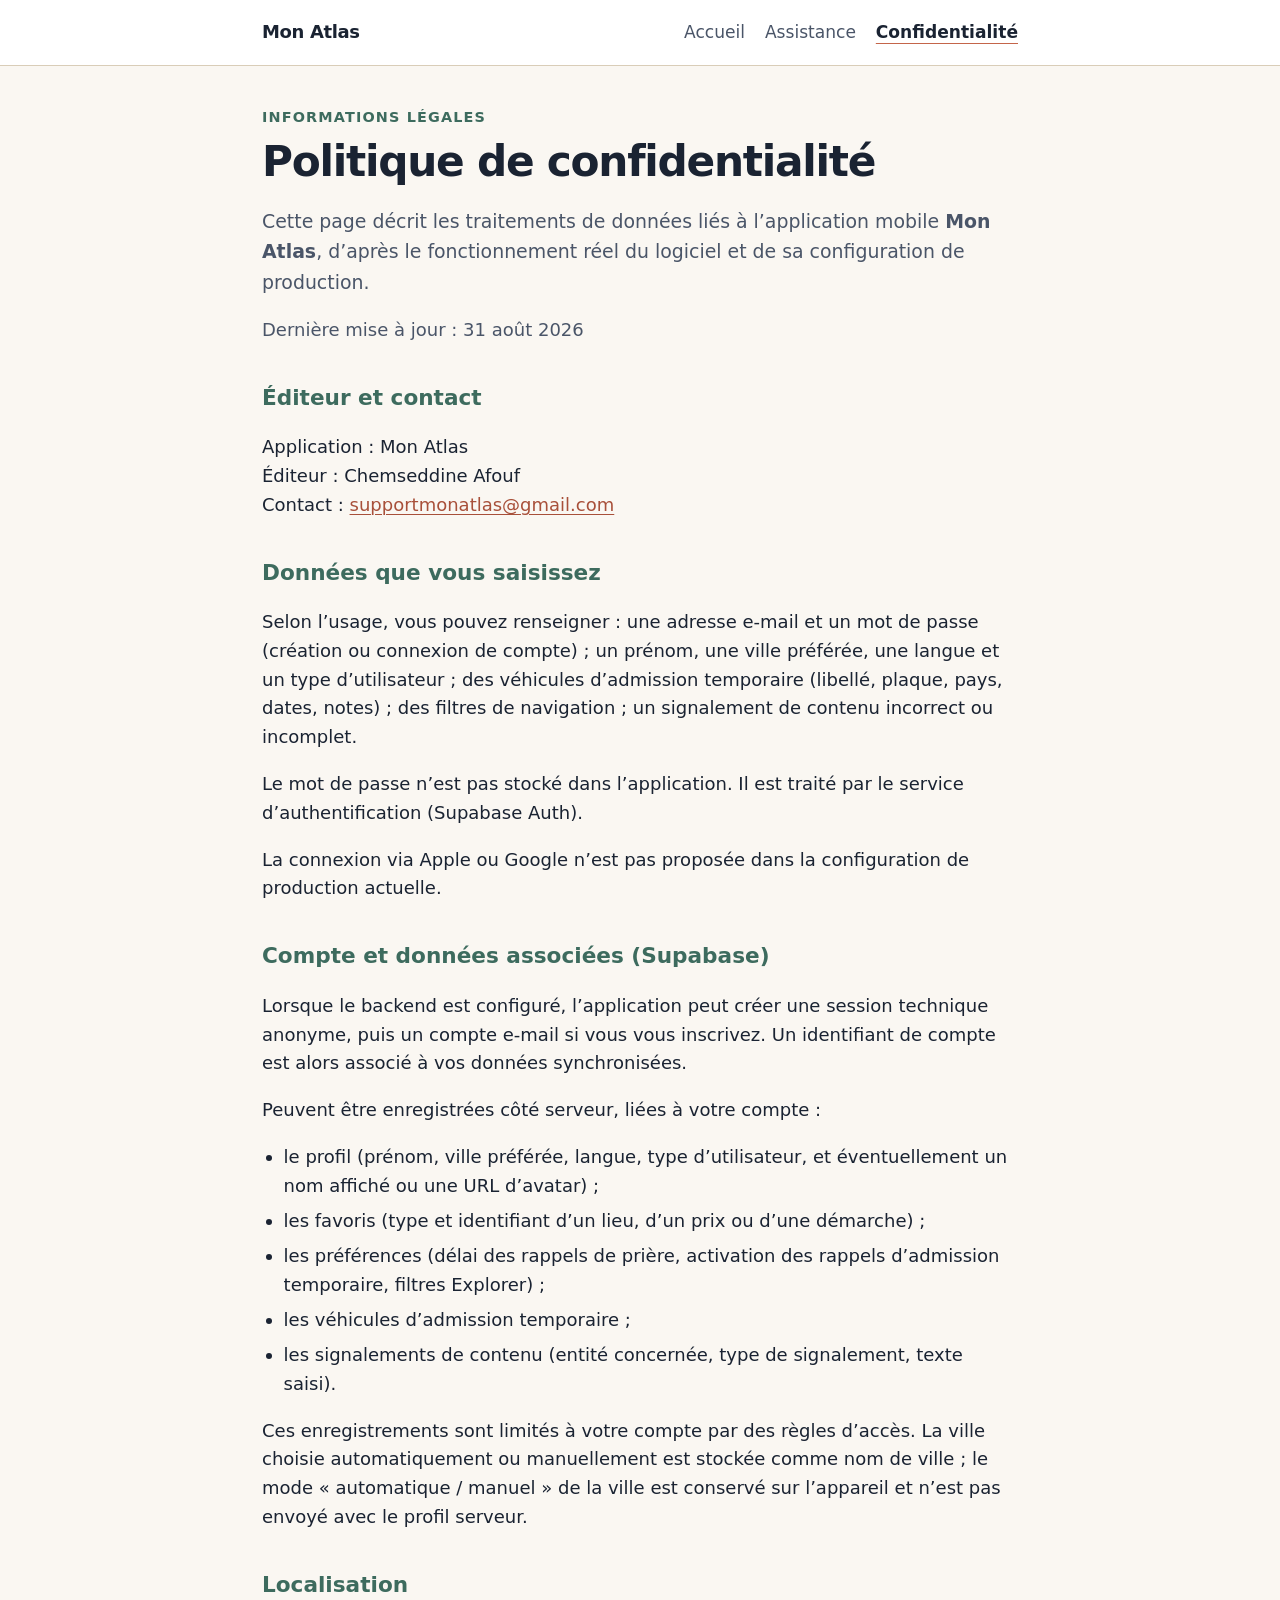
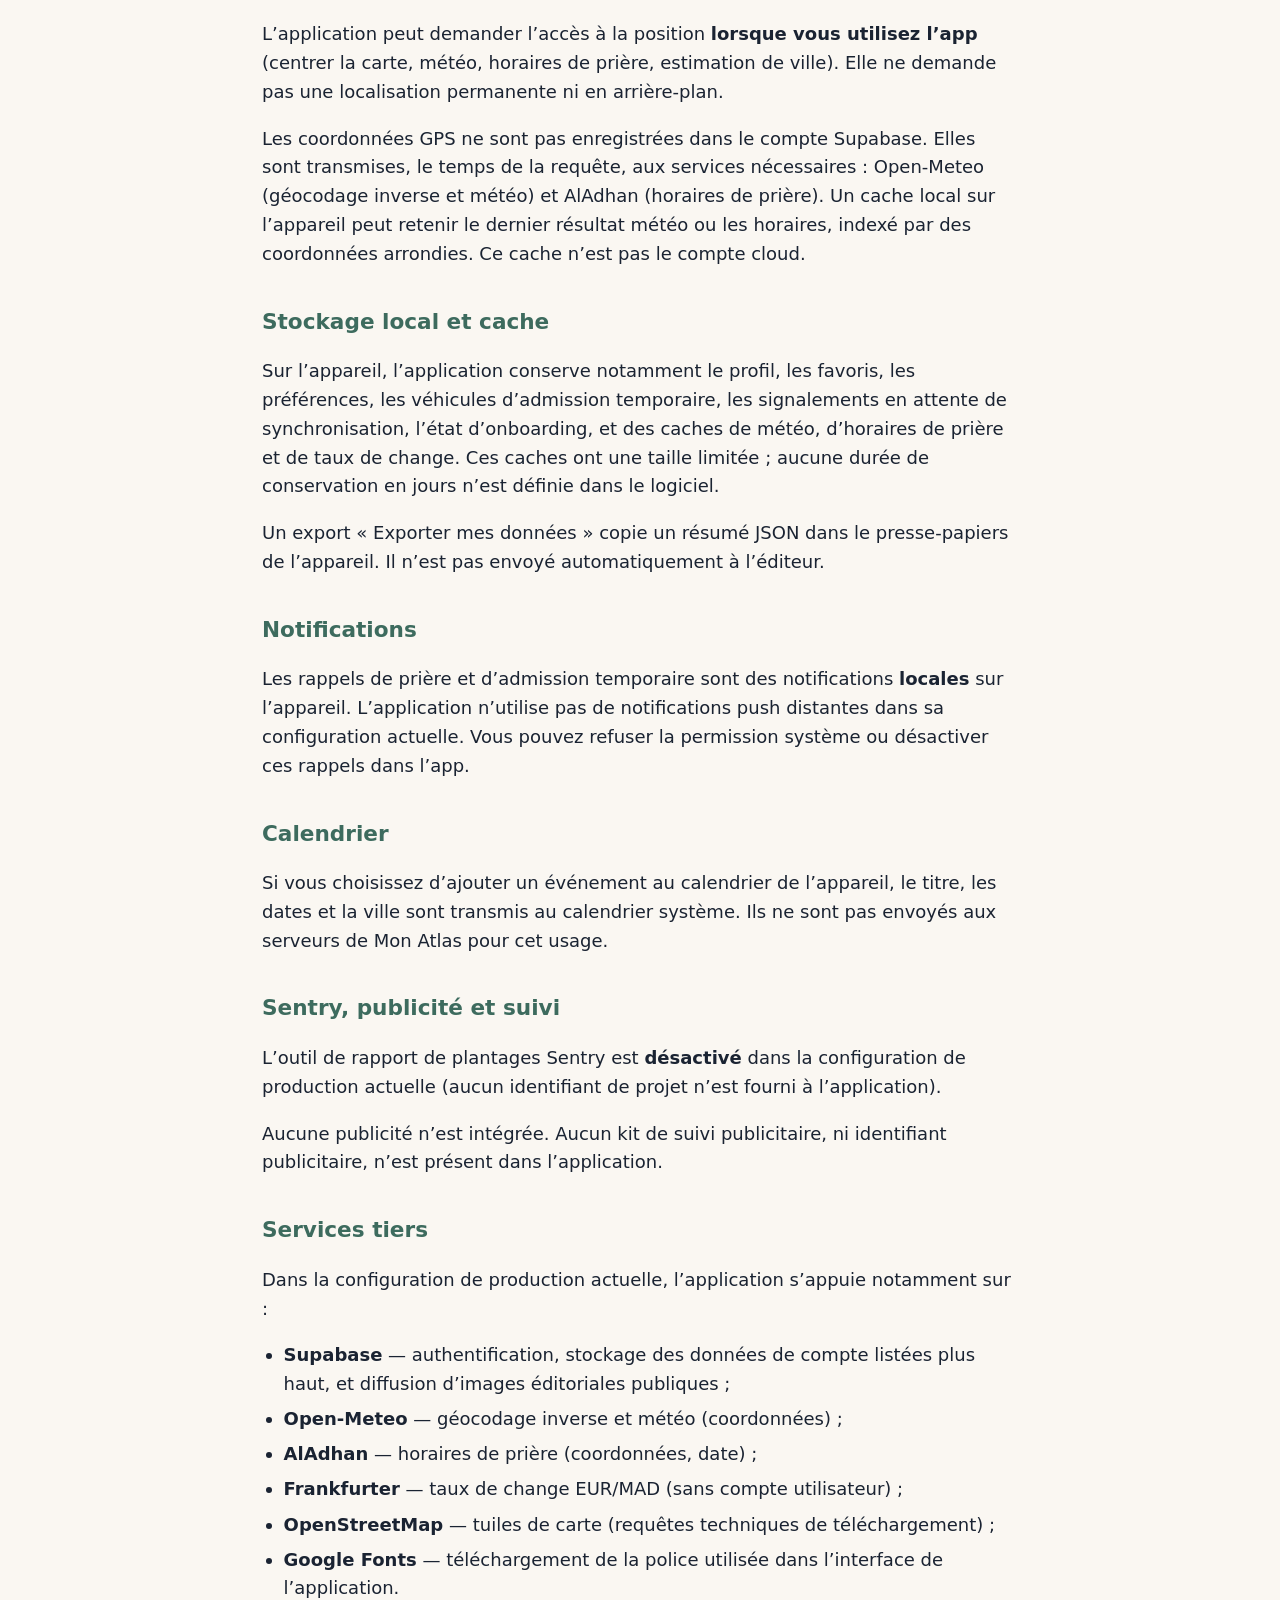
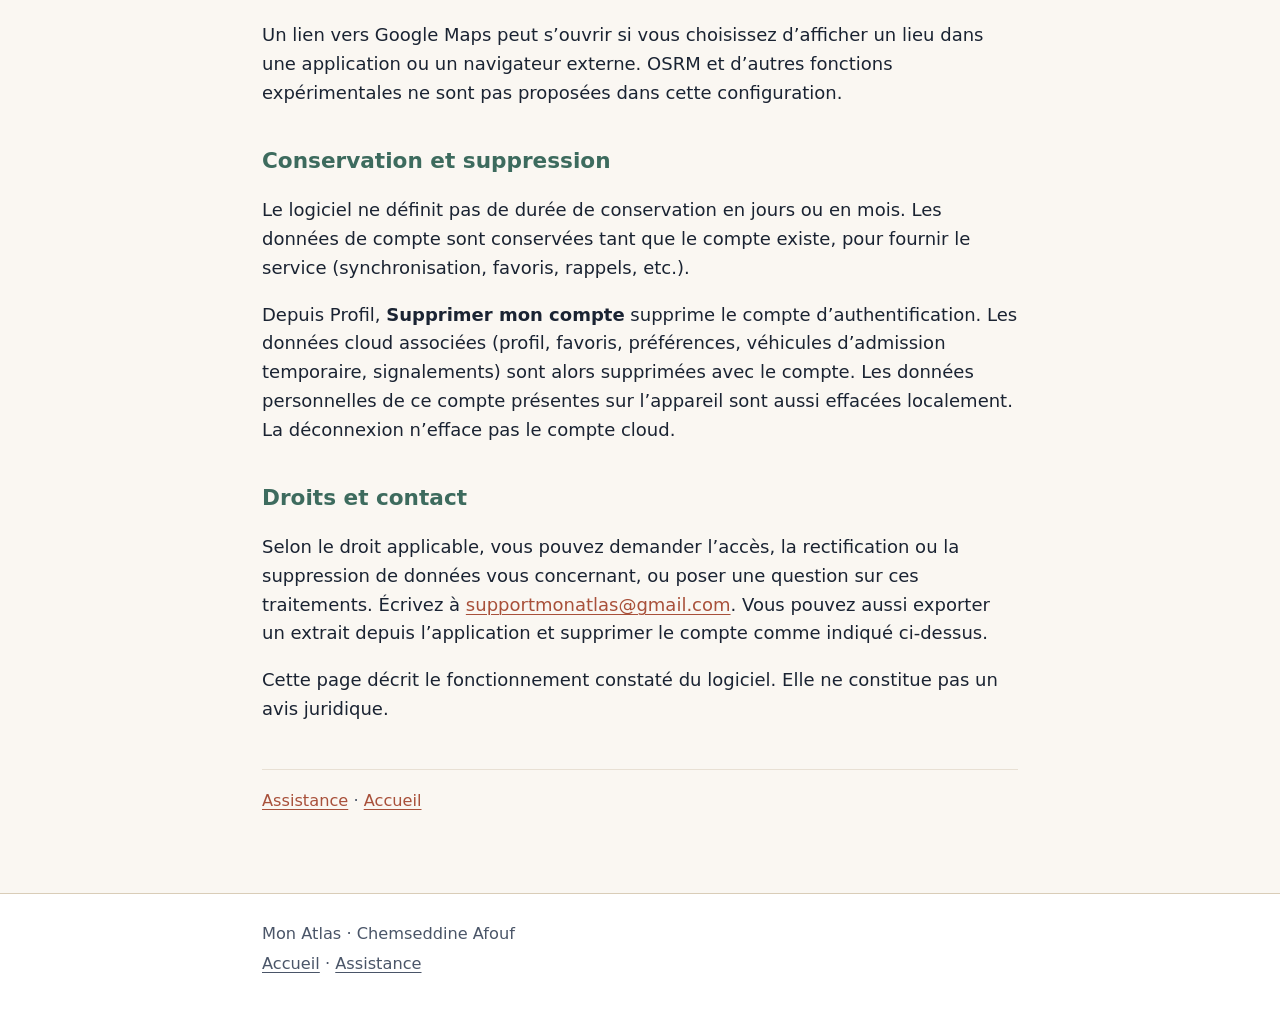
==== privacy/index.html @ 3ca0e006 "Publish Mon Atlas support and privacy pages Co-authored-by: Cursor <cursoragent@cursor.com>" ====
<!DOCTYPE html>
<html lang="fr">
  <head>
    <meta charset="utf-8" />
    <meta name="viewport" content="width=device-width, initial-scale=1" />
    <title>Politique de confidentialité — Mon Atlas</title>
    <meta
      name="description"
      content="Politique de confidentialité de l’application Mon Atlas."
    />
    <link rel="stylesheet" href="../assets/style.css" />
  </head>
  <body>
    <a class="skip-link" href="#contenu">Aller au contenu</a>
    <header class="site-header">
      <div class="site-header__inner">
        <a class="brand" href="../index.html">Mon Atlas</a>
        <nav class="nav" aria-label="Navigation principale">
          <a href="../index.html">Accueil</a>
          <a href="../support/index.html">Assistance</a>
          <a href="index.html" aria-current="page">Confidentialité</a>
        </nav>
      </div>
    </header>
    <main id="contenu">
      <div class="wrap">
        <p class="kicker">Informations légales</p>
        <h1>Politique de confidentialité</h1>
        <p class="lede">
          Cette page décrit les traitements de données liés à l’application
          mobile <strong>Mon Atlas</strong>, d’après le fonctionnement réel du
          logiciel et de sa configuration de production.
        </p>
        <p class="muted">Dernière mise à jour : 31 août 2026</p>

        <h2>Éditeur et contact</h2>
        <p>
          Application : Mon Atlas<br />
          Éditeur : Chemseddine Afouf<br />
          Contact :
          <a href="mailto:supportmonatlas@gmail.com"
            >supportmonatlas@gmail.com</a
          >
        </p>

        <h2>Données que vous saisissez</h2>
        <p>
          Selon l’usage, vous pouvez renseigner : une adresse e-mail et un mot
          de passe (création ou connexion de compte) ; un prénom, une ville
          préférée, une langue et un type d’utilisateur ; des véhicules
          d’admission temporaire (libellé, plaque, pays, dates, notes) ; des
          filtres de navigation ; un signalement de contenu incorrect ou
          incomplet.
        </p>
        <p>
          Le mot de passe n’est pas stocké dans l’application. Il est traité par
          le service d’authentification (Supabase Auth).
        </p>
        <p>
          La connexion via Apple ou Google n’est pas proposée dans la
          configuration de production actuelle.
        </p>

        <h2>Compte et données associées (Supabase)</h2>
        <p>
          Lorsque le backend est configuré, l’application peut créer une session
          technique anonyme, puis un compte e-mail si vous vous inscrivez. Un
          identifiant de compte est alors associé à vos données synchronisées.
        </p>
        <p>Peuvent être enregistrées côté serveur, liées à votre compte :</p>
        <ul>
          <li>
            le profil (prénom, ville préférée, langue, type d’utilisateur, et
            éventuellement un nom affiché ou une URL d’avatar) ;
          </li>
          <li>
            les favoris (type et identifiant d’un lieu, d’un prix ou d’une
            démarche) ;
          </li>
          <li>
            les préférences (délai des rappels de prière, activation des rappels
            d’admission temporaire, filtres Explorer) ;
          </li>
          <li>les véhicules d’admission temporaire ;</li>
          <li>
            les signalements de contenu (entité concernée, type de signalement,
            texte saisi).
          </li>
        </ul>
        <p>
          Ces enregistrements sont limités à votre compte par des règles
          d’accès. La ville choisie automatiquement ou manuellement est
          stockée comme nom de ville ; le mode « automatique / manuel » de la
          ville est conservé sur l’appareil et n’est pas envoyé avec le profil
          serveur.
        </p>

        <h2>Localisation</h2>
        <p>
          L’application peut demander l’accès à la position
          <strong>lorsque vous utilisez l’app</strong> (centrer la carte,
          météo, horaires de prière, estimation de ville). Elle ne demande pas
          une localisation permanente ni en arrière-plan.
        </p>
        <p>
          Les coordonnées GPS ne sont pas enregistrées dans le compte Supabase.
          Elles sont transmises, le temps de la requête, aux services nécessaires
          : Open-Meteo (géocodage inverse et météo) et AlAdhan (horaires de
          prière). Un cache local sur l’appareil peut retenir le dernier résultat
          météo ou les horaires, indexé par des coordonnées arrondies. Ce cache
          n’est pas le compte cloud.
        </p>

        <h2>Stockage local et cache</h2>
        <p>
          Sur l’appareil, l’application conserve notamment le profil, les
          favoris, les préférences, les véhicules d’admission temporaire, les
          signalements en attente de synchronisation, l’état d’onboarding, et
          des caches de météo, d’horaires de prière et de taux de change. Ces
          caches ont une taille limitée ; aucune durée de conservation en jours
          n’est définie dans le logiciel.
        </p>
        <p>
          Un export « Exporter mes données » copie un résumé JSON dans le
          presse-papiers de l’appareil. Il n’est pas envoyé automatiquement à
          l’éditeur.
        </p>

        <h2>Notifications</h2>
        <p>
          Les rappels de prière et d’admission temporaire sont des notifications
          <strong>locales</strong> sur l’appareil. L’application n’utilise pas
          de notifications push distantes dans sa configuration actuelle. Vous
          pouvez refuser la permission système ou désactiver ces rappels dans
          l’app.
        </p>

        <h2>Calendrier</h2>
        <p>
          Si vous choisissez d’ajouter un événement au calendrier de
          l’appareil, le titre, les dates et la ville sont transmis au
          calendrier système. Ils ne sont pas envoyés aux serveurs de Mon Atlas
          pour cet usage.
        </p>

        <h2>Sentry, publicité et suivi</h2>
        <p>
          L’outil de rapport de plantages Sentry est
          <strong>désactivé</strong> dans la configuration de production
          actuelle (aucun identifiant de projet n’est fourni à l’application).
        </p>
        <p>
          Aucune publicité n’est intégrée. Aucun kit de suivi publicitaire, ni
          identifiant publicitaire, n’est présent dans l’application.
        </p>

        <h2>Services tiers</h2>
        <p>Dans la configuration de production actuelle, l’application s’appuie notamment sur :</p>
        <ul>
          <li>
            <strong>Supabase</strong> — authentification, stockage des données
            de compte listées plus haut, et diffusion d’images éditoriales
            publiques ;
          </li>
          <li>
            <strong>Open-Meteo</strong> — géocodage inverse et météo (coordonnées) ;
          </li>
          <li><strong>AlAdhan</strong> — horaires de prière (coordonnées, date) ;</li>
          <li>
            <strong>Frankfurter</strong> — taux de change EUR/MAD (sans compte
            utilisateur) ;
          </li>
          <li>
            <strong>OpenStreetMap</strong> — tuiles de carte (requêtes techniques
            de téléchargement) ;
          </li>
          <li>
            <strong>Google Fonts</strong> — téléchargement de la police utilisée
            dans l’interface de l’application.
          </li>
        </ul>
        <p>
          Un lien vers Google Maps peut s’ouvrir si vous choisissez d’afficher
          un lieu dans une application ou un navigateur externe. OSRM et d’autres
          fonctions expérimentales ne sont pas proposées dans cette
          configuration.
        </p>

        <h2>Conservation et suppression</h2>
        <p>
          Le logiciel ne définit pas de durée de conservation en jours ou en
          mois. Les données de compte sont conservées tant que le compte existe,
          pour fournir le service (synchronisation, favoris, rappels, etc.).
        </p>
        <p>
          Depuis Profil, <strong>Supprimer mon compte</strong> supprime le
          compte d’authentification. Les données cloud associées (profil,
          favoris, préférences, véhicules d’admission temporaire, signalements)
          sont alors supprimées avec le compte. Les données personnelles de ce
          compte présentes sur l’appareil sont aussi effacées localement. La
          déconnexion n’efface pas le compte cloud.
        </p>

        <h2>Droits et contact</h2>
        <p>
          Selon le droit applicable, vous pouvez demander l’accès, la
          rectification ou la suppression de données vous concernant, ou poser
          une question sur ces traitements. Écrivez à
          <a href="mailto:supportmonatlas@gmail.com"
            >supportmonatlas@gmail.com</a
          >.
          Vous pouvez aussi exporter un extrait depuis l’application et
          supprimer le compte comme indiqué ci-dessus.
        </p>
        <p>
          Cette page décrit le fonctionnement constaté du logiciel. Elle ne
          constitue pas un avis juridique.
        </p>

        <p class="meta">
          <a href="../support/index.html">Assistance</a>
          ·
          <a href="../index.html">Accueil</a>
        </p>
      </div>
    </main>
    <footer class="site-footer">
      <div class="site-footer__inner">
        <p>Mon Atlas · Chemseddine Afouf</p>
        <p>
          <a href="../index.html">Accueil</a>
          ·
          <a href="../support/index.html">Assistance</a>
        </p>
      </div>
    </footer>
  </body>
</html>
---- assets/style.css ----
/* Mon Atlas — pages publiques. Aucune ressource distante. */
:root {
  --cream: #faf7f2;
  --surface: #ffffff;
  --ink: #1a2332;
  --ink-muted: #4a5568;
  --sand: #d9cdb8;
  --sand-muted: #e8e0d4;
  --terracotta: #c4654a;
  --terracotta-deep: #a8503a;
  --green: #3d6b5e;
  --green-muted: #e8f0ed;
  --focus: #1a2332;
  --radius: 12px;
  --max: 42rem;
}

*,
*::before,
*::after {
  box-sizing: border-box;
}

html {
  font-size: 112.5%;
  -webkit-text-size-adjust: 100%;
}

body {
  margin: 0;
  min-height: 100vh;
  font-family: ui-sans-serif, system-ui, -apple-system, "Segoe UI", sans-serif;
  line-height: 1.6;
  color: var(--ink);
  background: var(--cream);
}

a {
  color: var(--terracotta-deep);
  text-decoration-thickness: 1px;
  text-underline-offset: 0.18em;
}

a:hover {
  color: var(--terracotta);
}

a:focus-visible,
.button:focus-visible {
  outline: 3px solid var(--focus);
  outline-offset: 3px;
}

.skip-link {
  position: absolute;
  left: 0.75rem;
  top: -3rem;
  z-index: 10;
  padding: 0.4rem 0.75rem;
  background: var(--ink);
  color: var(--cream);
  text-decoration: none;
  border-radius: 6px;
}

.skip-link:focus {
  top: 0.75rem;
}

.site-header {
  border-bottom: 1px solid var(--sand);
  background: var(--surface);
}

.site-header__inner,
.site-footer__inner,
.wrap {
  width: min(var(--max), calc(100% - 2rem));
  margin-inline: auto;
}

.site-header__inner {
  display: flex;
  flex-wrap: wrap;
  align-items: center;
  justify-content: space-between;
  gap: 0.75rem 1.5rem;
  padding: 1rem 0;
}

.brand {
  font-weight: 700;
  letter-spacing: -0.02em;
  color: var(--ink);
  text-decoration: none;
}

.brand:hover {
  color: var(--green);
}

.nav {
  display: flex;
  flex-wrap: wrap;
  gap: 0.35rem 1.1rem;
}

.nav a {
  color: var(--ink-muted);
  text-decoration: none;
  font-size: 0.95rem;
}

.nav a:hover,
.nav a[aria-current="page"] {
  color: var(--ink);
}

.nav a[aria-current="page"] {
  font-weight: 600;
  text-decoration: underline;
  text-decoration-color: var(--terracotta);
  text-underline-offset: 0.28em;
}

main {
  padding: 2.25rem 0 3.5rem;
}

.hero {
  margin-bottom: 2rem;
}

.kicker {
  margin: 0 0 0.4rem;
  font-size: 0.8rem;
  font-weight: 600;
  letter-spacing: 0.08em;
  text-transform: uppercase;
  color: var(--green);
}

h1 {
  margin: 0 0 0.75rem;
  font-size: clamp(1.75rem, 4vw, 2.35rem);
  line-height: 1.2;
  letter-spacing: -0.03em;
}

h2 {
  margin: 2rem 0 0.6rem;
  font-size: 1.2rem;
  color: var(--green);
}

h3 {
  margin: 1.4rem 0 0.4rem;
  font-size: 1.05rem;
}

p,
li {
  color: var(--ink);
}

.lede,
.muted {
  color: var(--ink-muted);
}

.lede {
  font-size: 1.05rem;
}

ul {
  padding-left: 1.2rem;
}

li + li {
  margin-top: 0.35rem;
}

.card {
  background: var(--surface);
  border: 1px solid var(--sand);
  border-radius: var(--radius);
  padding: 1.15rem 1.25rem;
}

.card + .card {
  margin-top: 1rem;
}

.actions {
  display: flex;
  flex-wrap: wrap;
  gap: 0.75rem;
  margin: 1.5rem 0 0;
}

.button {
  display: inline-block;
  padding: 0.7rem 1.15rem;
  border-radius: 999px;
  background: var(--terracotta);
  color: var(--cream);
  font-weight: 600;
  text-decoration: none;
}

.button:hover {
  background: var(--terracotta-deep);
  color: var(--cream);
}

.button--ghost {
  background: transparent;
  color: var(--ink);
  border: 1px solid var(--sand);
}

.button--ghost:hover {
  background: var(--sand-muted);
  color: var(--ink);
}

.meta {
  margin-top: 2.5rem;
  padding-top: 1rem;
  border-top: 1px solid var(--sand-muted);
  font-size: 0.9rem;
  color: var(--ink-muted);
}

.site-footer {
  border-top: 1px solid var(--sand);
  padding: 1.25rem 0 2rem;
  background: var(--surface);
  font-size: 0.9rem;
}

.site-footer p {
  margin: 0.25rem 0;
  color: var(--ink-muted);
}

.site-footer a {
  color: var(--ink-muted);
}
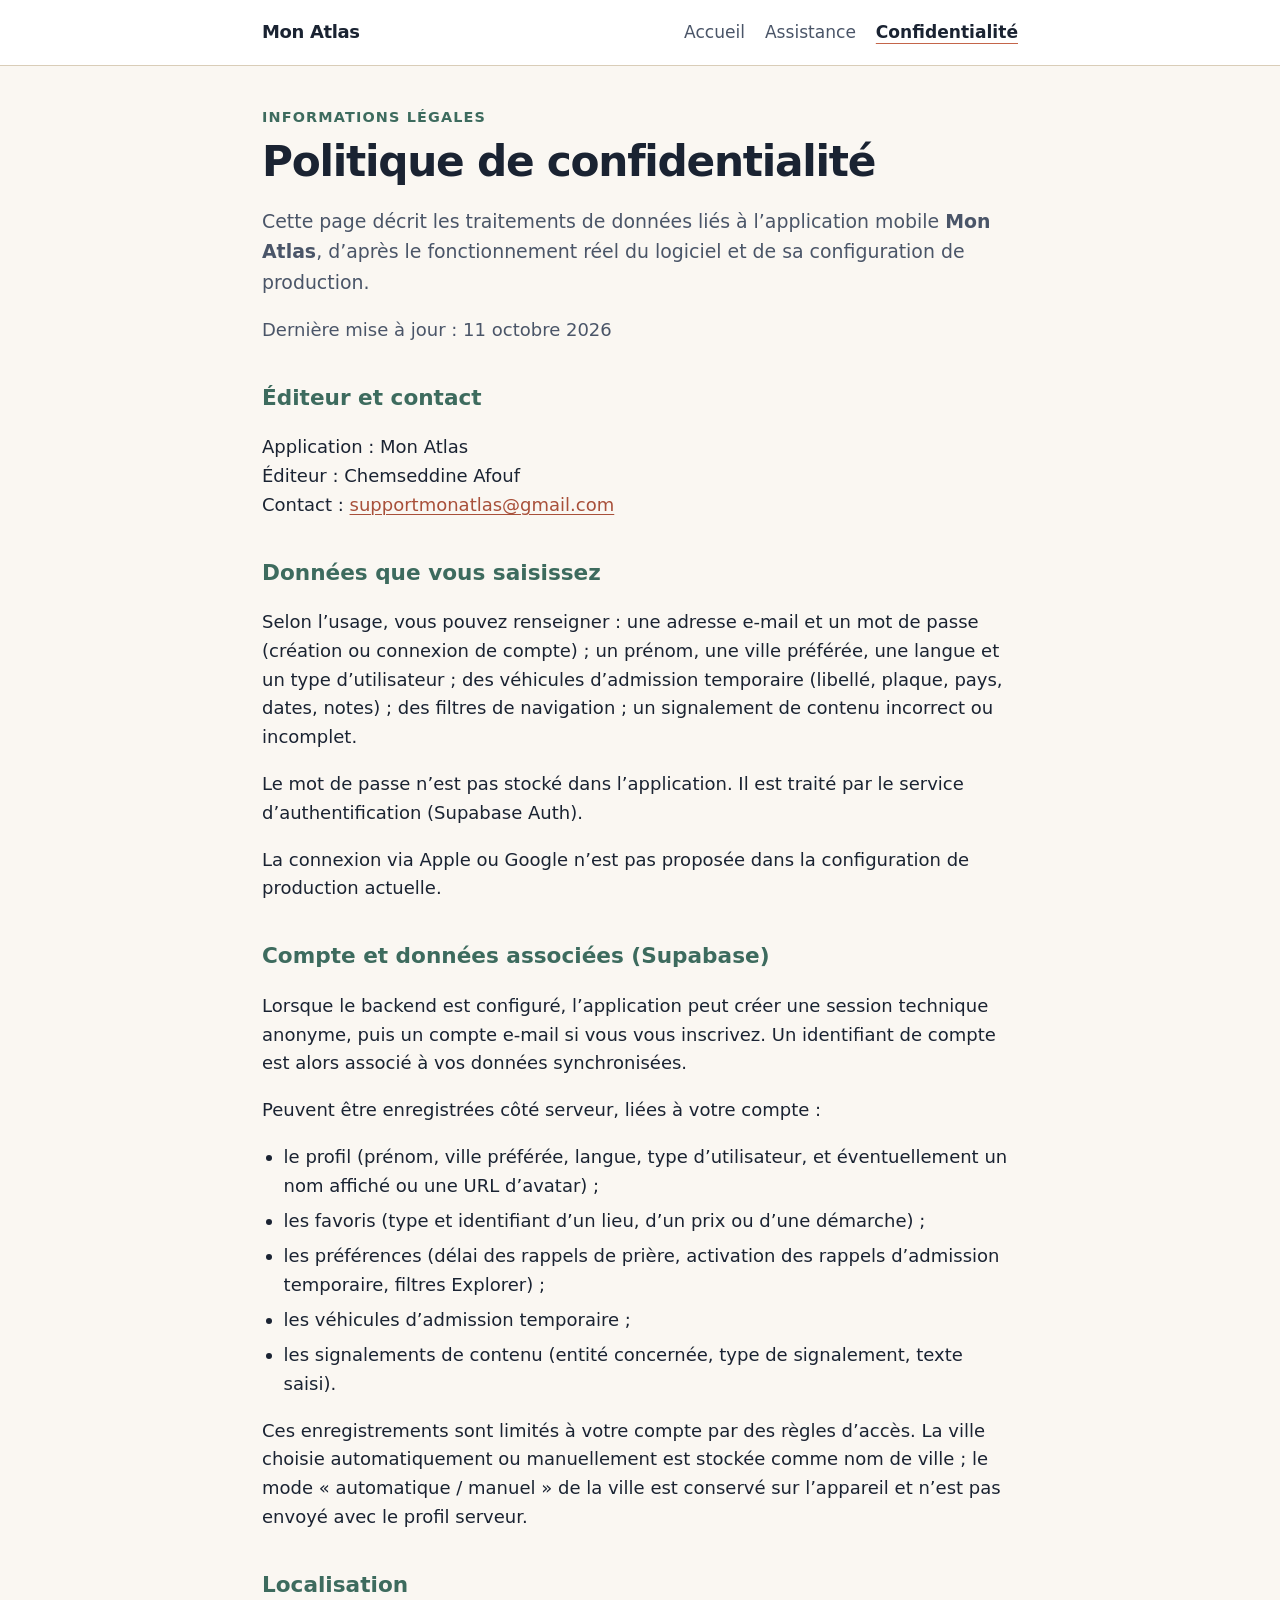
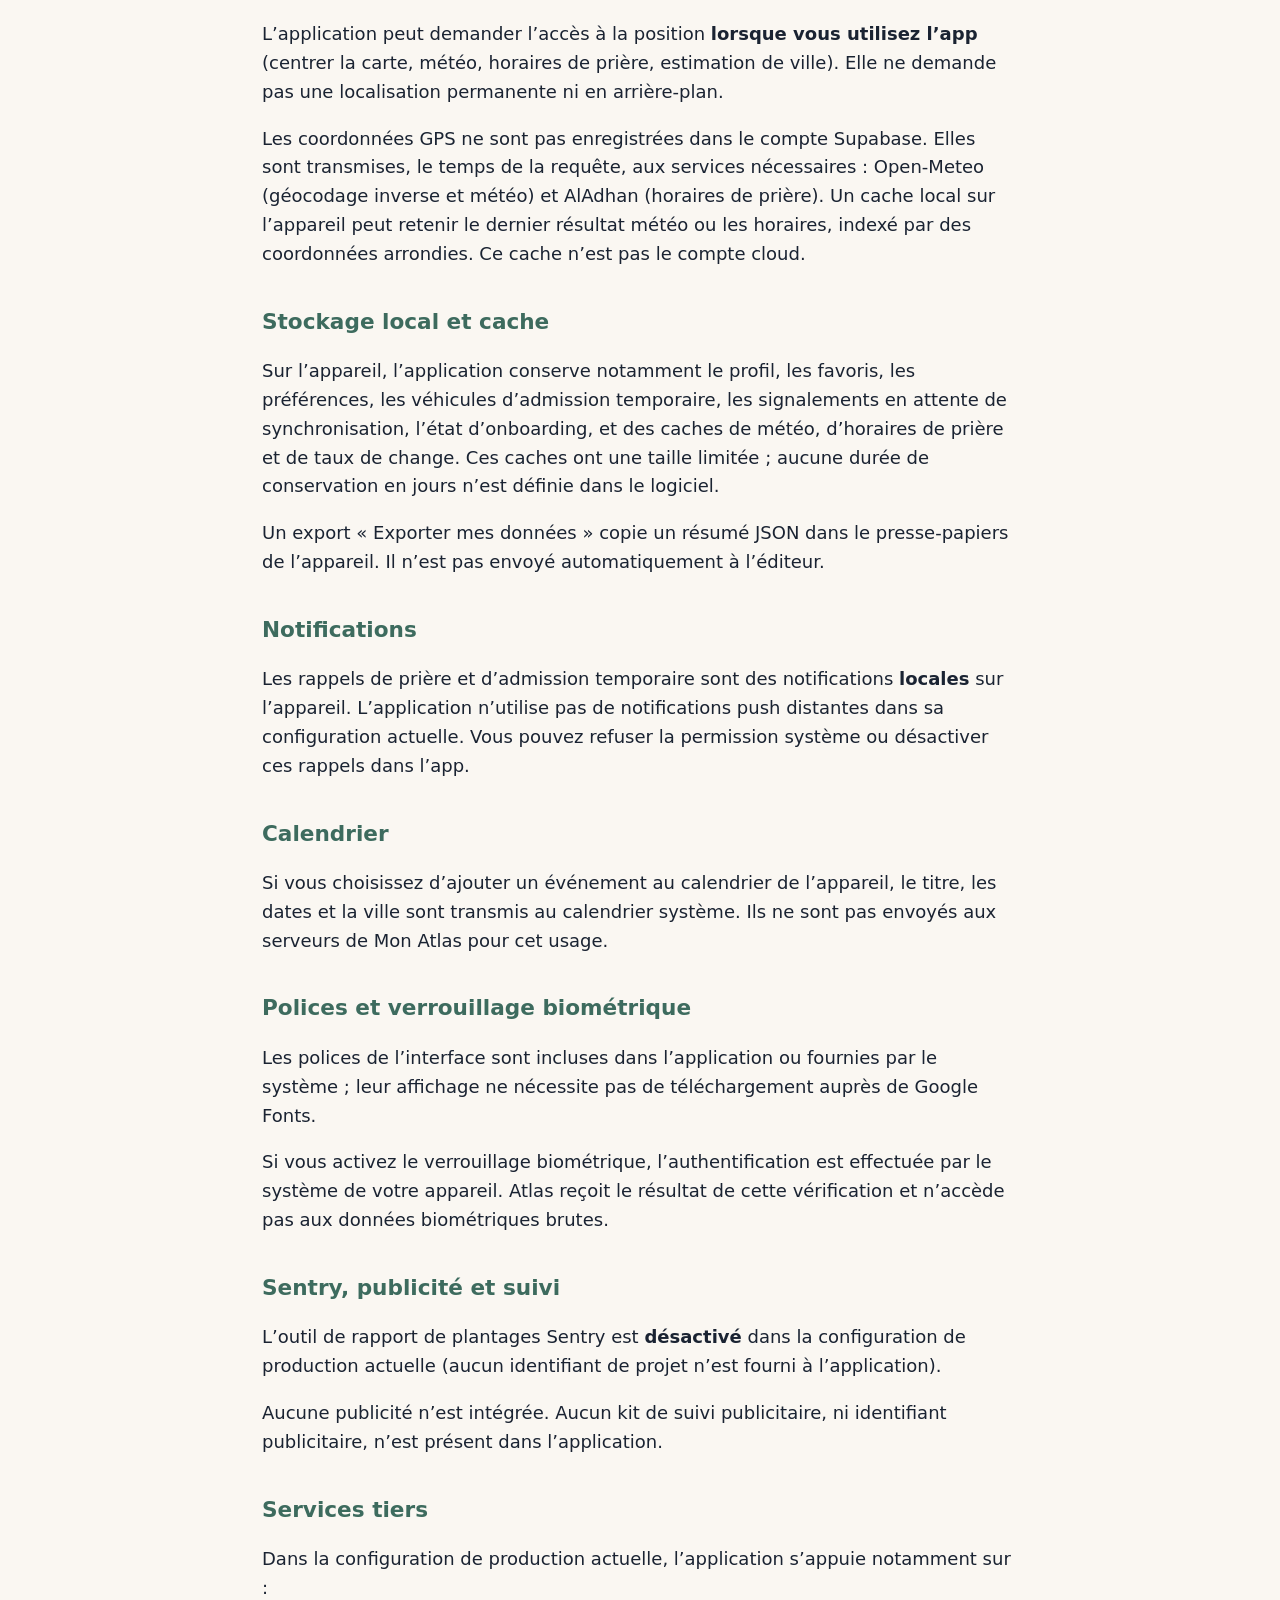
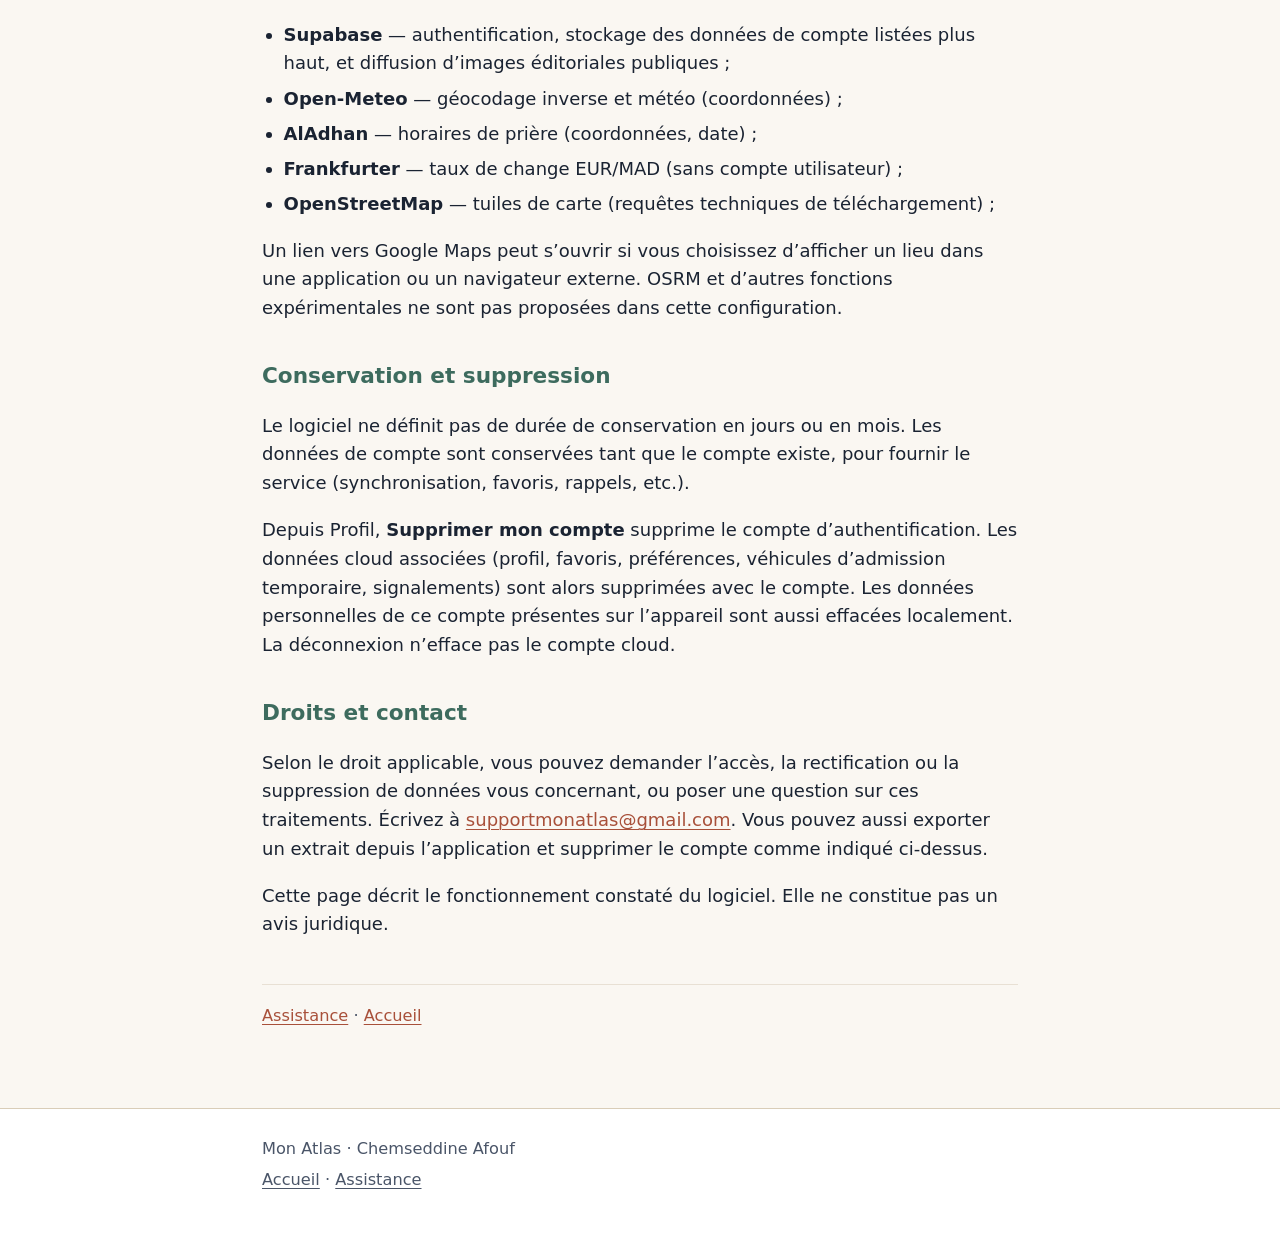
==== commit 1e562b2c: "Update privacy policy for bundled fonts and biometric access" ====
--- a/privacy/index.html
+++ b/privacy/index.html
@@ -31,7 +31,7 @@
           mobile <strong>Mon Atlas</strong>, d’après le fonctionnement réel du
           logiciel et de sa configuration de production.
         </p>
-        <p class="muted">Dernière mise à jour : 31 août 2026</p>
+        <p class="muted">Dernière mise à jour : 11 octobre 2026</p>
 
         <h2>Éditeur et contact</h2>
         <p>
@@ -143,6 +143,18 @@
           pour cet usage.
         </p>
 
+        <h2>Polices et verrouillage biométrique</h2>
+        <p>
+          Les polices de l’interface sont incluses dans l’application ou fournies
+          par le système ; leur affichage ne nécessite pas de téléchargement
+          auprès de Google Fonts.
+        </p>
+        <p>
+          Si vous activez le verrouillage biométrique, l’authentification est
+          effectuée par le système de votre appareil. Atlas reçoit le résultat
+          de cette vérification et n’accède pas aux données biométriques brutes.
+        </p>
+
         <h2>Sentry, publicité et suivi</h2>
         <p>
           L’outil de rapport de plantages Sentry est
@@ -174,10 +186,7 @@
             <strong>OpenStreetMap</strong> — tuiles de carte (requêtes techniques
             de téléchargement) ;
           </li>
-          <li>
-            <strong>Google Fonts</strong> — téléchargement de la police utilisée
-            dans l’interface de l’application.
-          </li>
+
         </ul>
         <p>
           Un lien vers Google Maps peut s’ouvrir si vous choisissez d’afficher
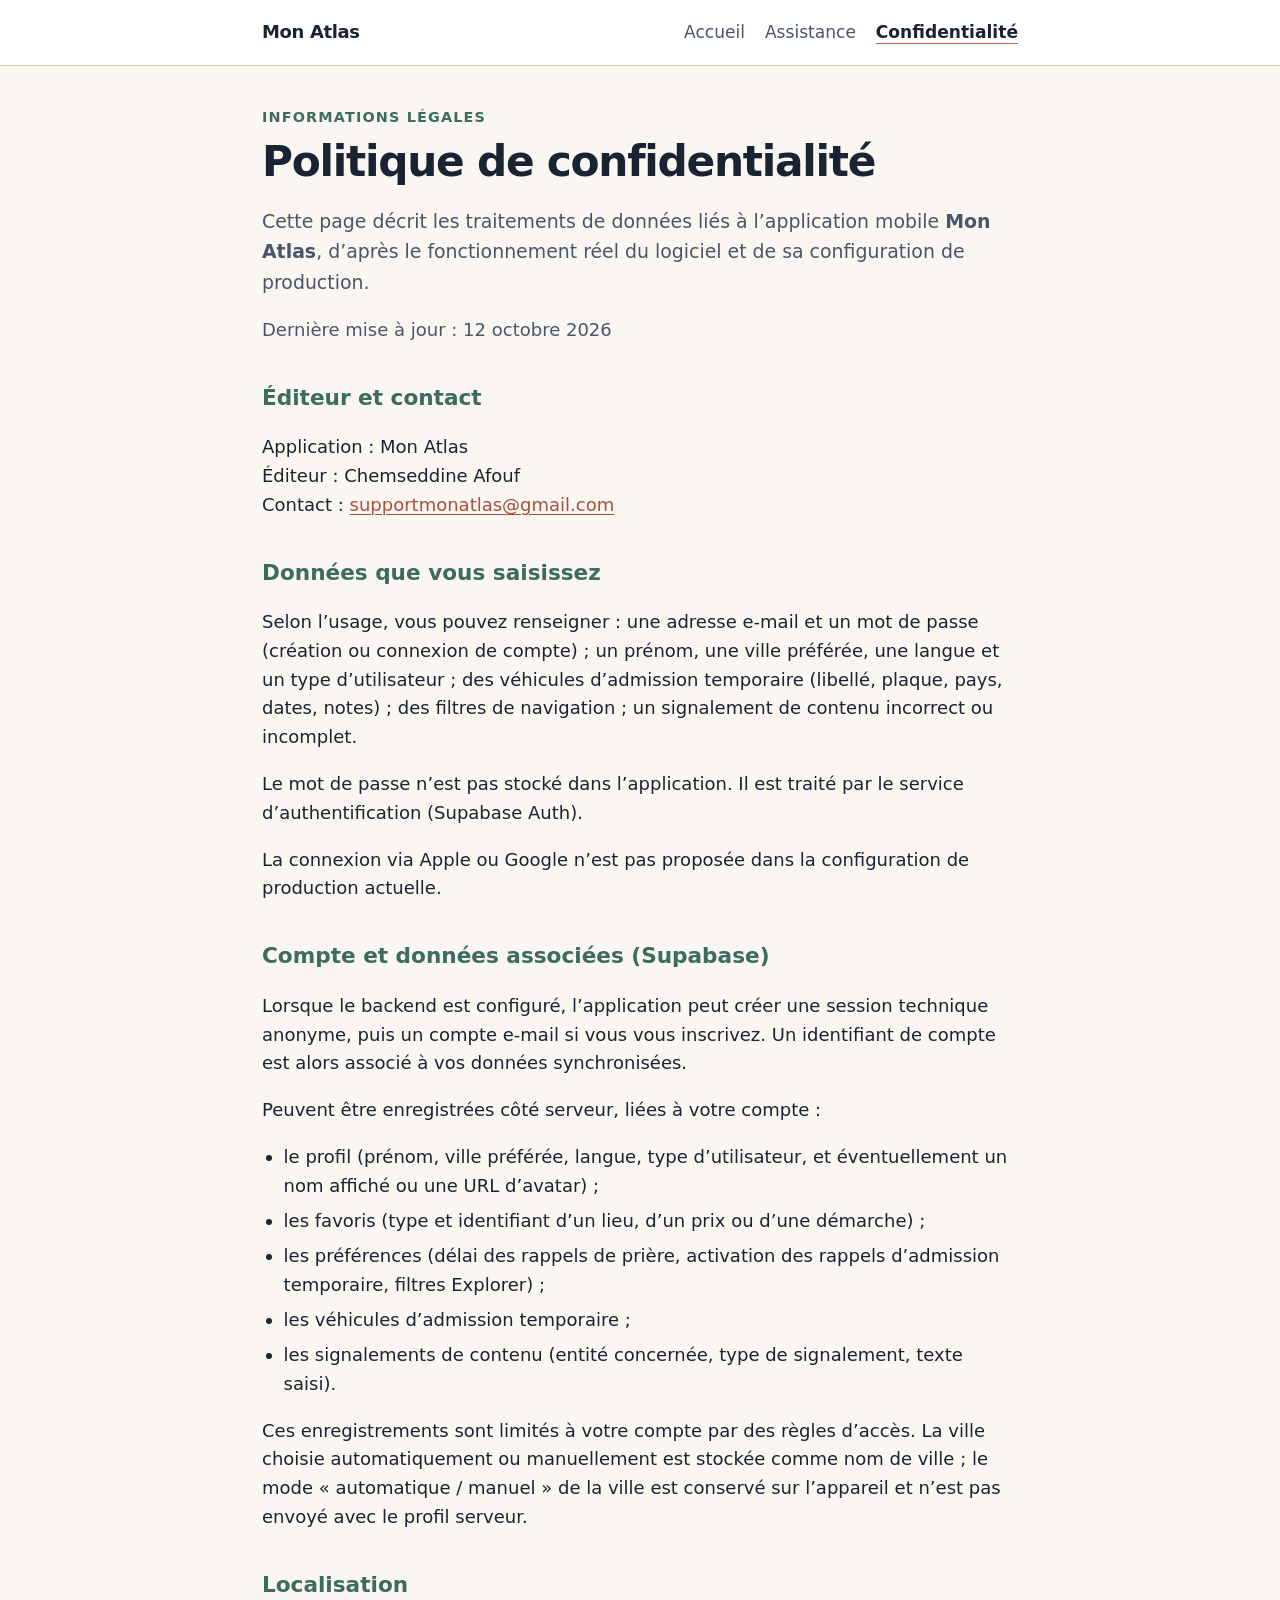
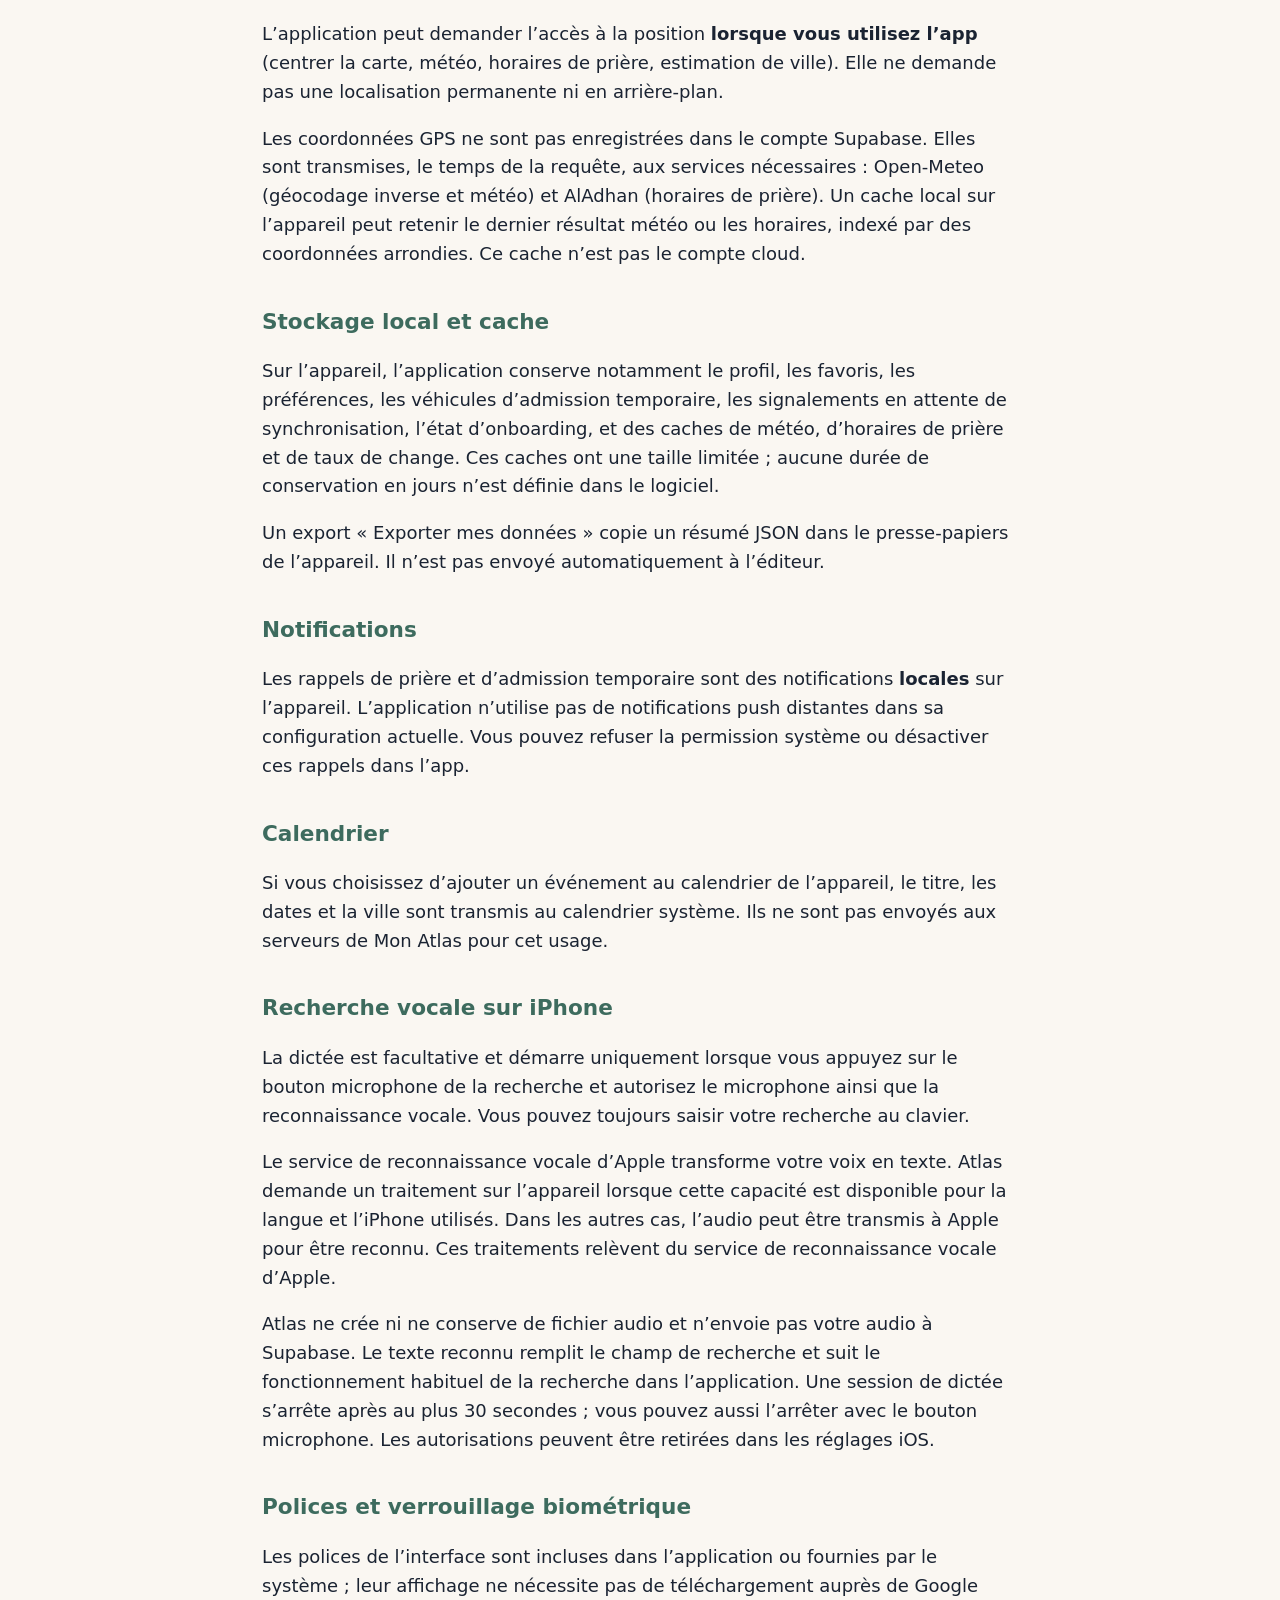
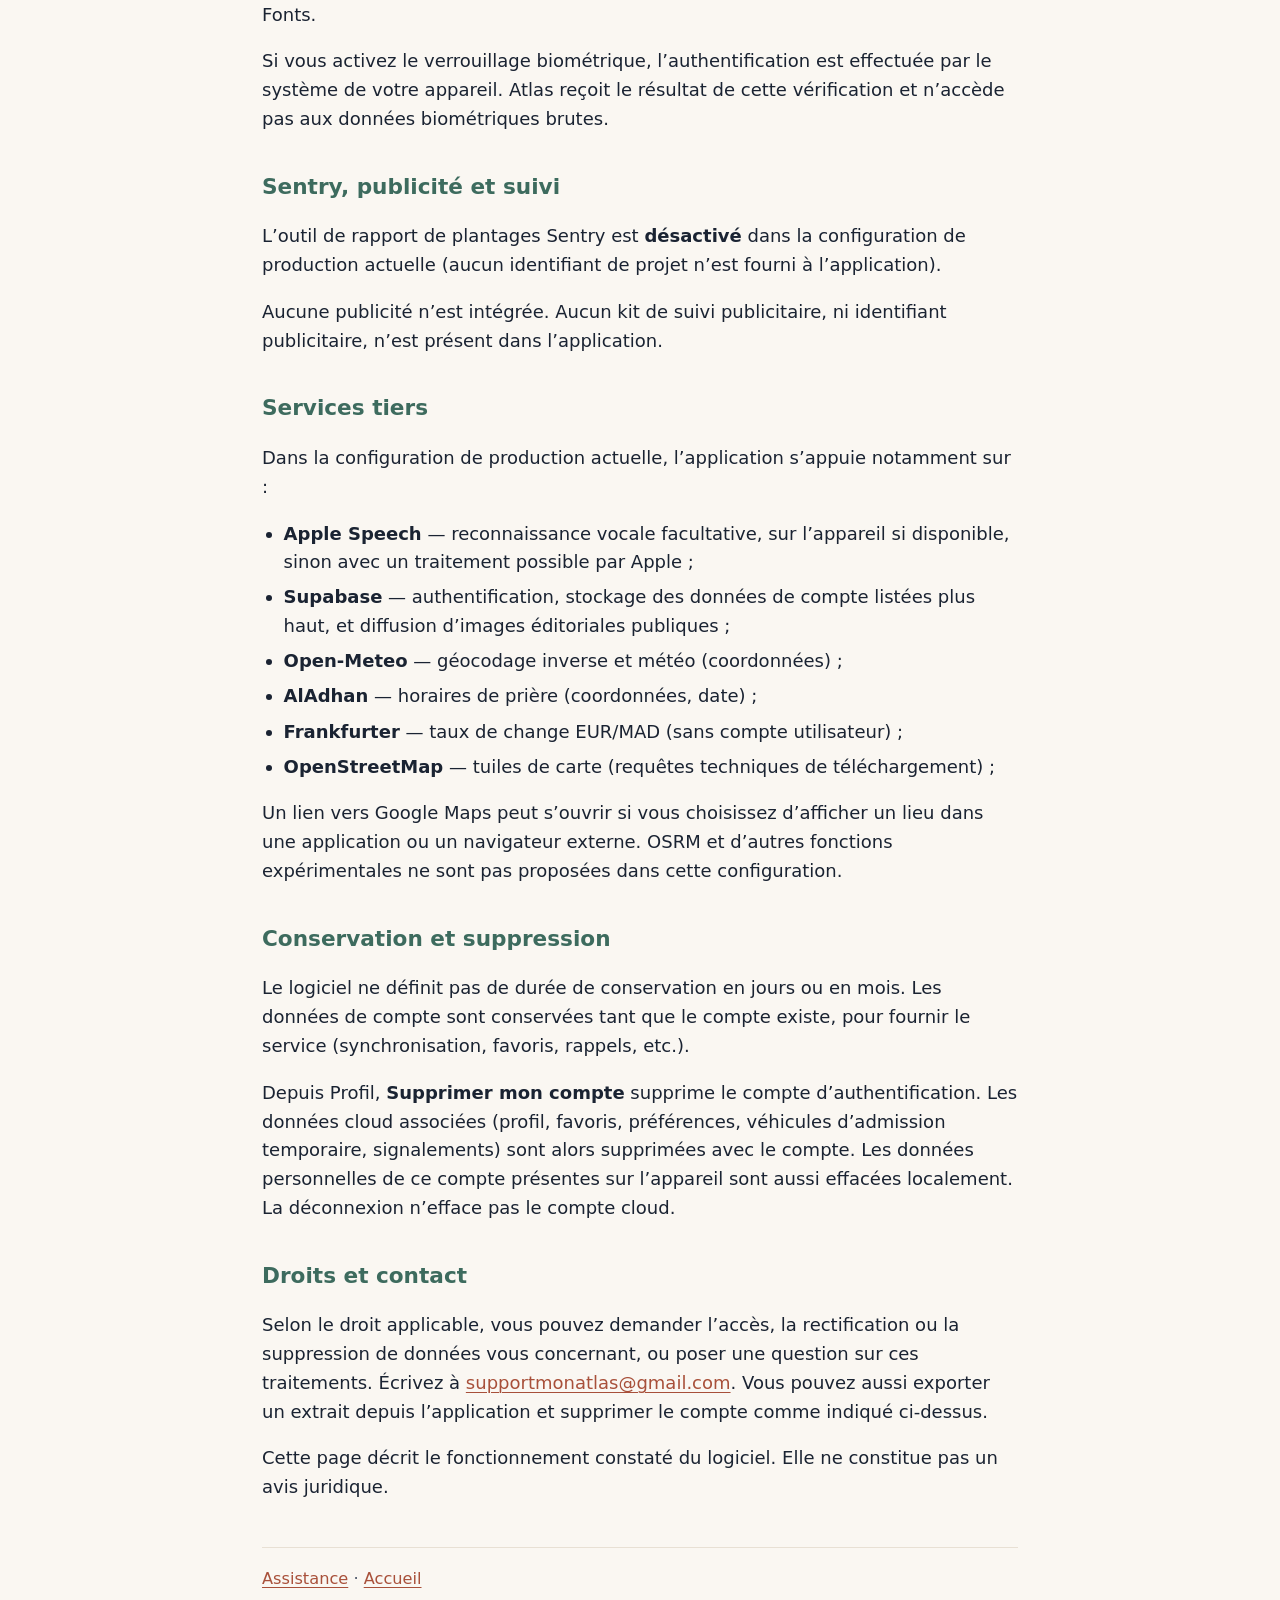
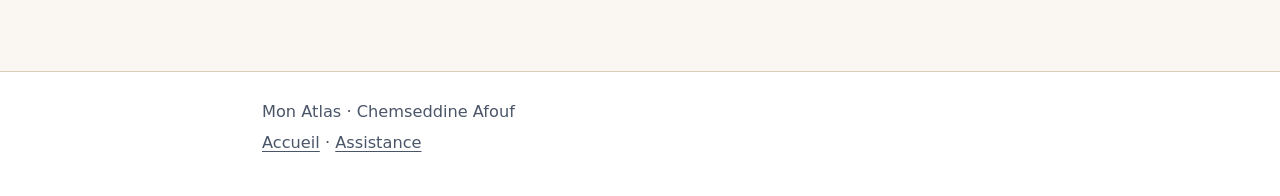
==== commit 63cf1bd6: "Document optional iPhone voice search in privacy policy" ====
--- a/privacy/index.html
+++ b/privacy/index.html
@@ -31,7 +31,7 @@
           mobile <strong>Mon Atlas</strong>, d’après le fonctionnement réel du
           logiciel et de sa configuration de production.
         </p>
-        <p class="muted">Dernière mise à jour : 11 octobre 2026</p>
+        <p class="muted">Dernière mise à jour : 12 octobre 2026</p>
 
         <h2>Éditeur et contact</h2>
         <p>
@@ -143,6 +143,29 @@
           pour cet usage.
         </p>
 
+        <h2>Recherche vocale sur iPhone</h2>
+        <p>
+          La dictée est facultative et démarre uniquement lorsque vous appuyez
+          sur le bouton microphone de la recherche et autorisez le microphone
+          ainsi que la reconnaissance vocale. Vous pouvez toujours saisir votre
+          recherche au clavier.
+        </p>
+        <p>
+          Le service de reconnaissance vocale d’Apple transforme votre voix
+          en texte. Atlas demande un traitement sur l’appareil lorsque cette
+          capacité est disponible pour la langue et l’iPhone utilisés. Dans les
+          autres cas, l’audio peut être transmis à Apple pour être reconnu.
+          Ces traitements relèvent du service de reconnaissance vocale d’Apple.
+        </p>
+        <p>
+          Atlas ne crée ni ne conserve de fichier audio et n’envoie pas votre
+          audio à Supabase. Le texte reconnu remplit le champ de recherche et
+          suit le fonctionnement habituel de la recherche dans l’application.
+          Une session de dictée s’arrête après au plus 30 secondes ; vous pouvez
+          aussi l’arrêter avec le bouton microphone. Les autorisations peuvent
+          être retirées dans les réglages iOS.
+        </p>
+
         <h2>Polices et verrouillage biométrique</h2>
         <p>
           Les polices de l’interface sont incluses dans l’application ou fournies
@@ -169,6 +192,8 @@
         <h2>Services tiers</h2>
         <p>Dans la configuration de production actuelle, l’application s’appuie notamment sur :</p>
         <ul>
+          <li><strong>Apple Speech</strong> — reconnaissance vocale facultative,
+            sur l’appareil si disponible, sinon avec un traitement possible par Apple ;</li>
           <li>
             <strong>Supabase</strong> — authentification, stockage des données
             de compte listées plus haut, et diffusion d’images éditoriales
